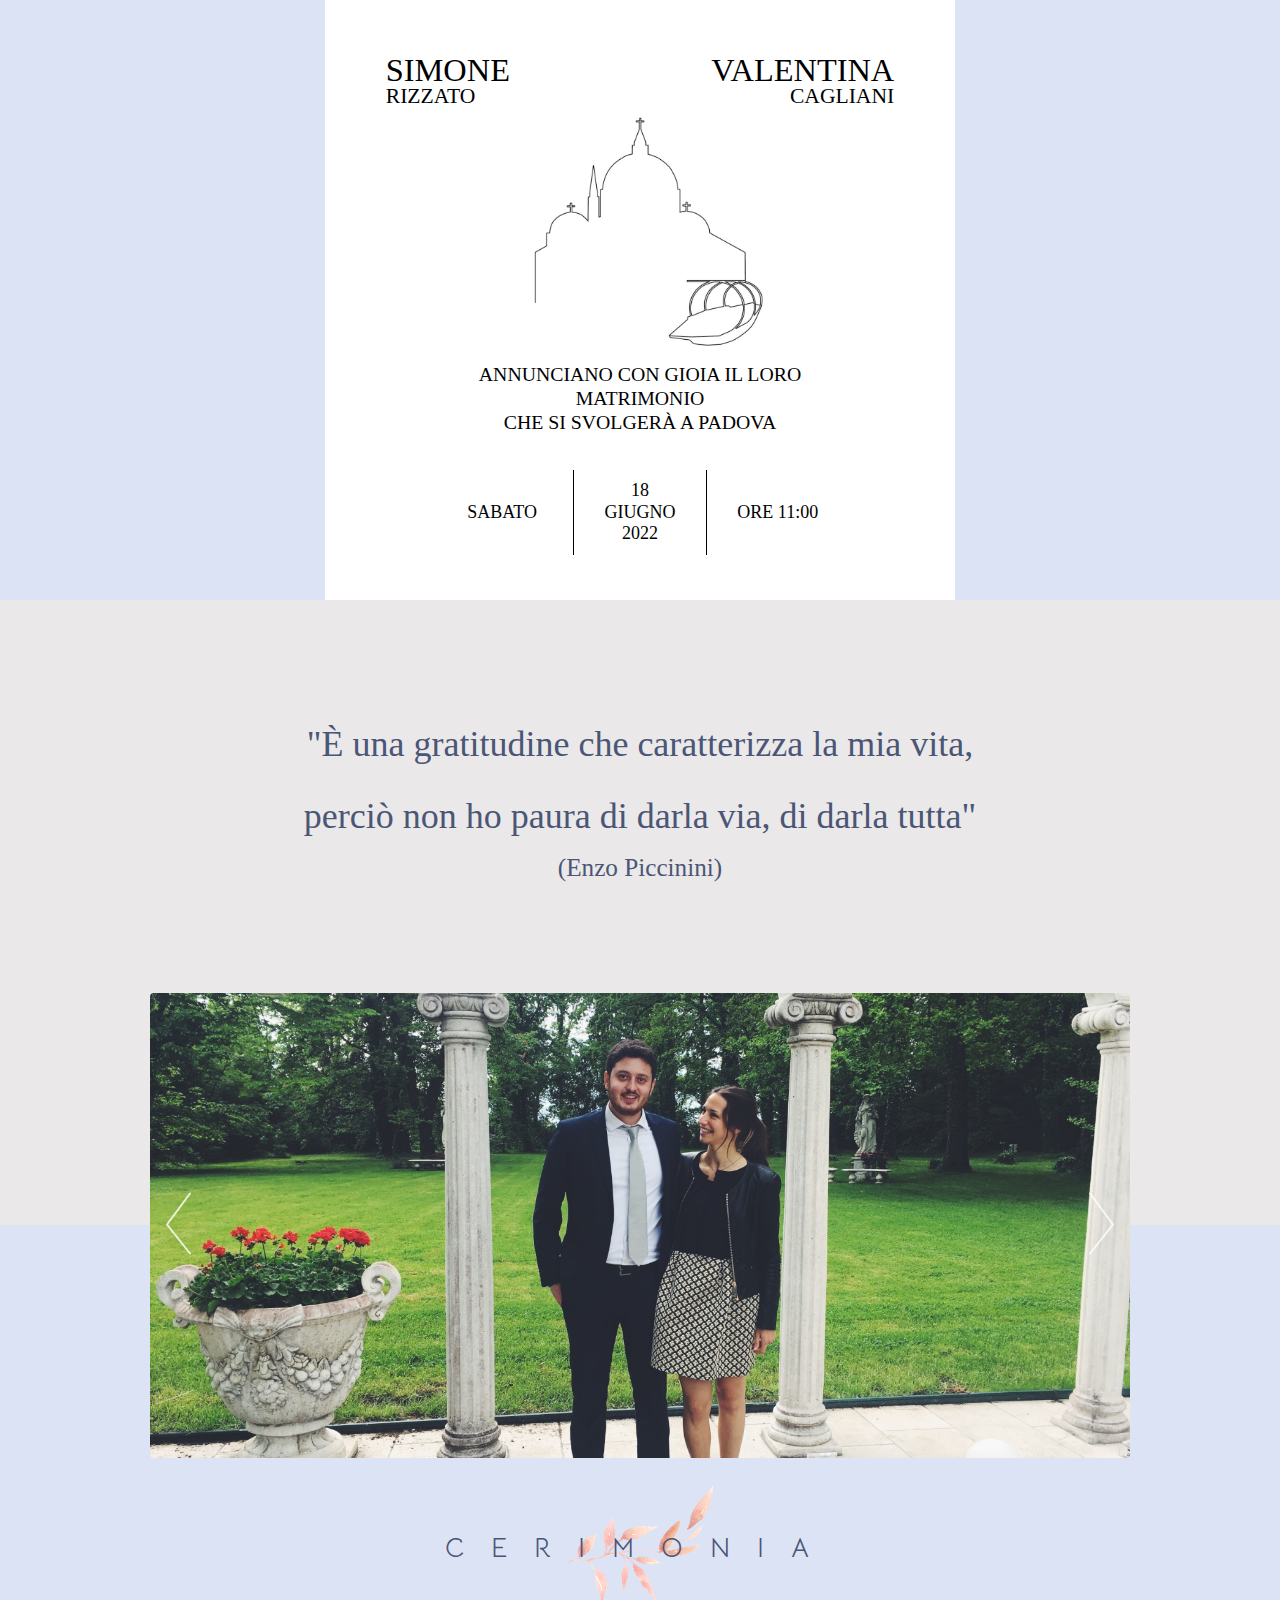
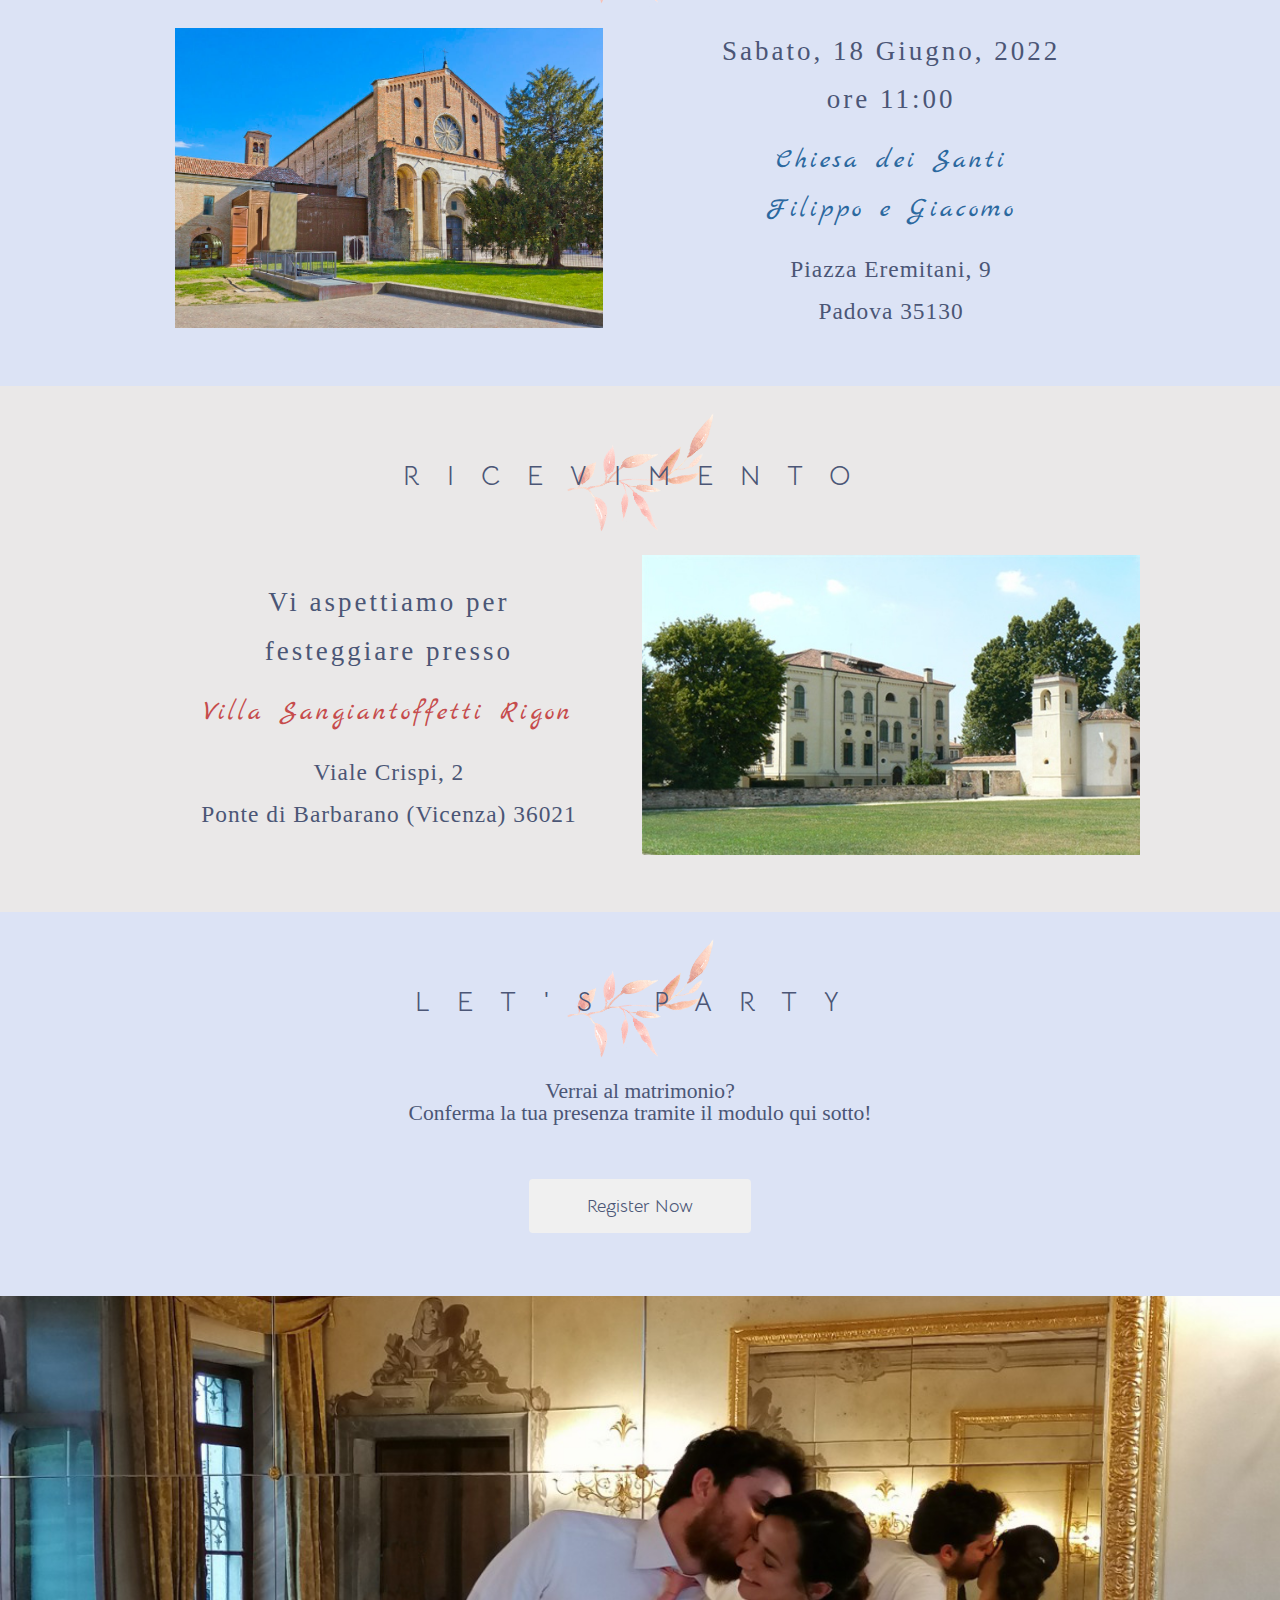
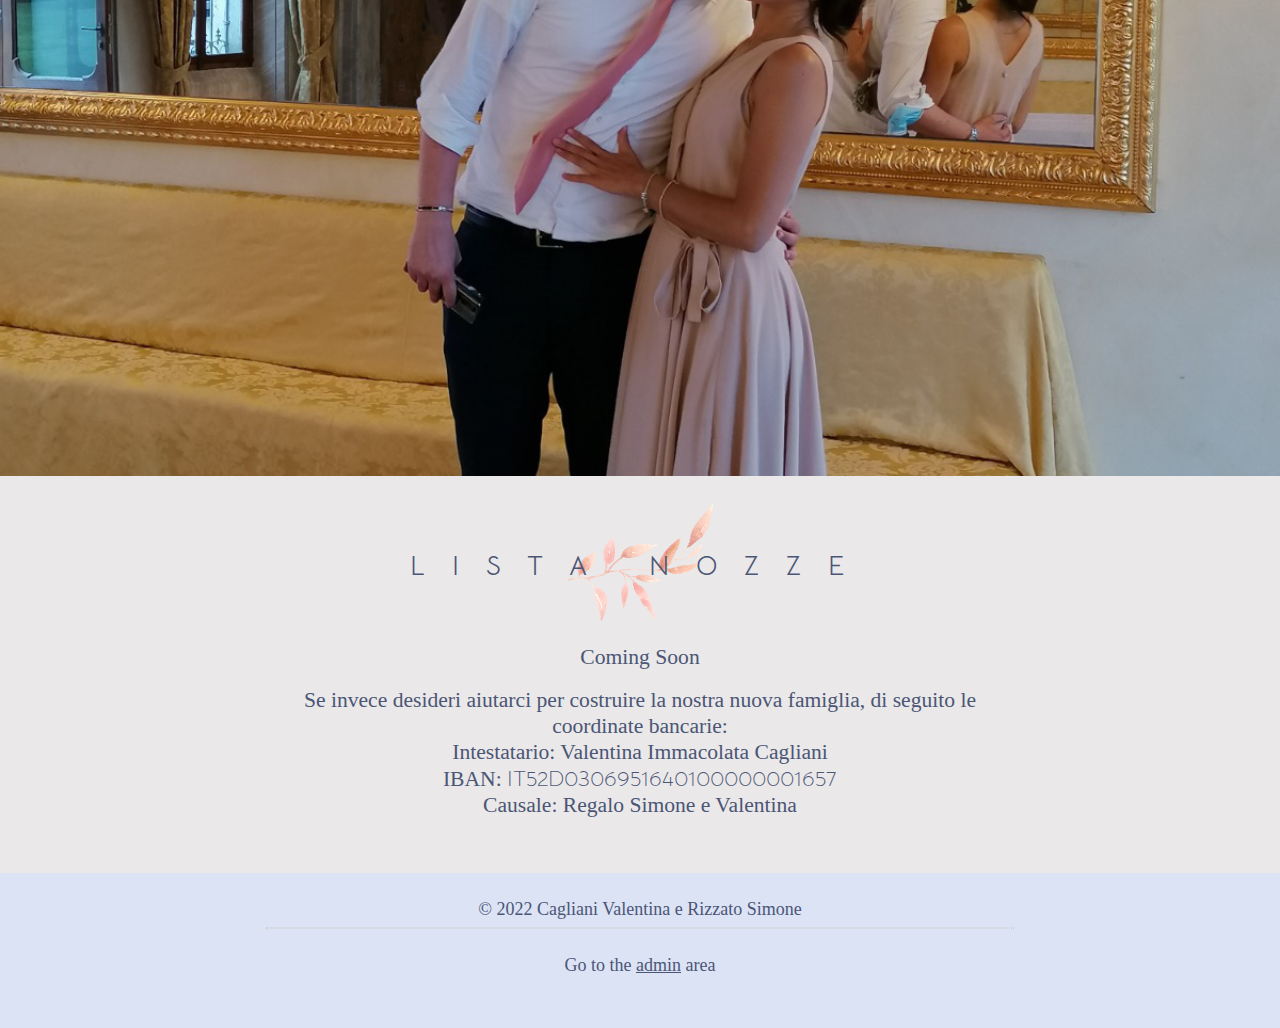
==== anteprimasimovale/index.html @ 6d51def7 "Anteprima Simo e Vale" ====
<!doctype html>

<html lang="en">
<head>
  <meta charset="utf-8">
  <meta name="viewport" content="width=device-width, initial-scale=1">

  <title>Simo e Vale</title>
  <meta name="description" content="Simone e Valentina annunciano il loro matrimonio che si svolgerà a Padova il 18 Giugno.">
  <meta name="author" content="Filippo Carnovalini">

  <!-- <meta property="og:title" content="Simo e Vale">
  <meta property="og:type" content="website">
  <meta property="og:url" content="https://www.sitepoint.com/a-basic-html5-template/">
  <meta property="og:description" content="Simone e Valentina annunciano il loro matrimonio che si svolgerà a Padova il 18 Giugno.">
  <meta property="og:image" content="image.png"> -->

  <link rel="icon" href="/favicon.ico">
  <link rel="icon" href="/favicon.svg" type="image/svg+xml">
  <link rel="manifest" href="/manifest.webmanifest">

  <link rel="preconnect" href="https://fonts.googleapis.com">
  <link rel="preconnect" href="https://fonts.gstatic.com" crossorigin>
  <link href="https://fonts.googleapis.com/css2?family=Bellota+Text:wght@400&family=Marck+Script&display=swap" rel="stylesheet">

  <link rel="stylesheet" href="css/reset.css?v=1.0">
  <link rel="stylesheet" href="css/styles.css?v=1.0">
  <link rel="stylesheet" href="css/slider.css?v=1.0">

</head>

<body>

  <div id="copertina" class="imgdiv"> <!-- Copertina -->
    <div id="biglietto" class="">

      <p id="nomelui" class="nomesposi"><span class="nome">Simone</span><br/><span class="cognome">Rizzato</span></p>
      <p id="nomelei" class="nomesposi"><span class="nome">Valentina</span> <br/><span class="cognome">Cagliani</span></p>
      <img src="./img/logoq.png" alt="" width="40%">
      <p id="annuncio">Annunciano con gioia il loro matrimonio<br/> che si svolgerà a Padova</p>
      <div id="dataora">
        <p>Sabato</p>
        <p class="middle">18<br/>Giugno<br/>2022</p>
        <p>ore 11:00</p>
      </div>

    </div>

  </div>
  <div id="frasediv" class="odd"> <!-- Frase -->
    <p id="frase">"È una gratitudine che caratterizza la mia vita,<br id="capofrase"/> perciò non ho paura di darla via, di darla tutta"</p>
    <p id="firma">(Enzo Piccinini)</p>
  </div>


  <div id="slidersection" class="imgdiv"> <!-- SLIDER -->
    <div class="backtrickslider"></div>
    <div id="slider">
  <a href="#" class="control control_next">
    <svg xmlns="http://www.w3.org/2000/svg" xmlns:xlink="http://www.w3.org/1999/xlink" width="60px" height="80px" viewBox="0 0 50 80" xml:space="preserve">
    <polyline fill="none" stroke="#FFFFFF" stroke-width="2" stroke-linecap="round" stroke-linejoin="round" points="
	25,10 48,41 25,70 "/>
  </svg>
</a>
  <a href="#" class="control control_prev"><svg width="60px" height="80px" viewBox="0 0 50 80" xml:space="preserve">
  <polyline fill="none" stroke="#FFFFFF" stroke-width="2" stroke-linecap="round" stroke-linejoin="round" points="
25,70 2,41 25,10 "/>
</svg></a>
  <ul>
    <li style="background-image: url(./img/archi.jpeg);"></li>

    <li style="background-image: url(./img/mare.jpeg);"></li>
    <!-- Slider needs at least three so I repeat the first two. -->
    <li style="background-image: url(./img/archi.jpeg);"></li>
    <li style="background-image: url(./img/mare.jpeg);"></li>
  </ul>
</div>

  </div>


  <div> <!-- Cerimonia -->
    <h2 class="titolo">Cerimonia</h2>
    <div class="half">
      <img src="./img/eremi.jpeg" alt="">
    </div>
    <div class="half">
      <p>Sabato, 18 Giugno, 2022<br/>
        ore 11:00
      </p>
      <p class="location chiesa">Chiesa dei Santi<br/>
      Filippo e Giacomo</p>
      <p class="address">
        Piazza Eremitani, 9<br/>
        Padova 35130
      </p>
    </div>
  </div>
  <div class="odd"> <!-- Ricevimento -->
  <h2 class="titolo">Ricevimento</h2>
    <div class="half mobileonly">
      <img src="./img/villa.jpeg" alt="">
    </div>
    <div class="half">
      <p>Vi aspettiamo per<br/>
      festeggiare presso
      </p>
      <p class="location">
        Villa Sangiantoffetti Rigon
      </p>
      <p class="address">Viale Crispi, 2<br/>
      Ponte di Barbarano (Vicenza) 36021</p>
    </div>
    <div class="half notmobile">
      <img src="./img/villa.jpeg" alt="">
    </div>
  </div>
  <div id="rsvp"> <!-- RSVP -->
      <h2 class="titolo">Let's Party</h2>
    <p class="verrai">Verrai al matrimonio?<br/> Conferma la tua presenza tramite il modulo qui sotto!</p>

    <a class="button" href="./rsvp.html">Register Now</a>

  </div>
  <div class="imgdiv" id="stacco"> <!-- IMG stacco -->
    <!--img src="./img/specchio2.jpeg" alt="" width="100%" IN BACKGROUND-->
  </div>
  <div class="odd lista"> <!-- Lista Nozze -->
      <h2 class="titolo">Lista Nozze</h2>
      <p>Coming Soon</p>
      <br/>
      <p >Se invece desideri aiutarci per costruire la nostra nuova famiglia, di seguito le coordinate bancarie: <br/>
        Intestatario: Valentina Immacolata Cagliani<br/>
        IBAN:  <span class="codice">IT52D0306951640100000001657</span><br/>
        Causale: Regalo Simone e Valentina
      </p>
  </div>
  <div class="footer"> <!-- Footer -->
    <p>© 2022 Cagliani Valentina e Rizzato Simone</p>
    <hr style="width:60%;border:1px dotted lightgray"/>
    <br/>
      <p>Go to the <a href="admin.html">admin<a> area</p>
  </div>

  <!--script src="js/scripts.js"></script-->
  <script
        src="https://code.jquery.com/jquery-3.6.0.min.js"
        integrity="sha256-/xUj+3OJU5yExlq6GSYGSHk7tPXikynS7ogEvDej/m4="
        crossorigin="anonymous"></script>
  <script src="js/slider.js"></script>

</body>
</html>
---- anteprimasimovale/css/styles.css ----
/* NO SCRIPT */

.noScript{
  display: none;
}

/* Main CSS: */

body{
  text-align: center;
  color: rgb(75, 86, 118);
  background-color: rgb(220, 227, 245);
  font-family: "Didot",serif;
  font-size: 18px;
}
@media all and (max-width: 480px) {
  body{
    font-size: 14px;
  }
}
@media all and (max-width: 390px) {
  body{
    font-size: 12px;
    width: 100vw;
    overflow-x: hidden;
  }
}
.mobileonly{
  display: none;
}
@media all and (max-width: 840px) {
  .mobileonly{
    display: initial;
  }
  .notmobile{
    display: none !important;
  }
}

body > div{
  background-color: rgb(220, 227, 245);
    padding: 1.5em 1em 3em 1em;
}
body > div.odd{
  background-color: #EAE8E8;
}
div.imgdiv{
  padding: 0;
}

h1, h2, .titolo {
  font-family: "Bellota Text", sans-serif;
  text-transform: uppercase;
  font-size: 1.5em;
  letter-spacing: 1em;
  padding-top: 50px;
  padding-bottom: 45px;
  margin-bottom: 20px;
  background-image: url(../img/leaf.png);
  background-repeat: no-repeat;
  background-position: center;
  background-size: contain;
}
@media all and (max-width: 480px) {
  h1, h2, .titolo {
    letter-spacing: 0.7em;
  }
}
h3{
  font-family: "Bellota Text", sans-serif;
  text-transform: uppercase;
}

.button{
  display: block;
  color: inherit;
  text-decoration: none;
  width: 150px;
  margin: 0.5em auto;
  padding: 1em 2em;
  font-family: "Bellota Text", sans-serif;
  background-color: #F0F0F0;
  border-radius: 4px;
}
.button:hover{
  background-color: #D0D0D0;
}
.button:disabled{
  opacity: 0.7;
}
.button:hover:disabled{
  background-color: #F0F0F0;
}


/* SEZIONI */


div#biglietto{
  margin-left: auto;
  margin-right: auto;
  height: 105vw;
  width: 100vw;
  max-height: 600px;
  max-width: 630px;
  background-color: white;
}
div#biglietto p{
  color: black;
  text-transform: uppercase;
  padding: 0 20%;
  line-height: 1.2;
}
@media all and (max-width: 630px) {
  div#biglietto p{
    padding: 0 10%;
  }
}
div#biglietto div#dataora{
  width: 70%;
  margin:auto;
  margin-top: 2em;
}
@media all and (max-width: 390px) {
  div#biglietto div#dataora{
    margin-top: 1em;
  }
}

div#biglietto div#dataora p{
  display: inline-block;
  width: 30%;
  padding: 10px 0;
  vertical-align: middle;
}
div#biglietto div#dataora p.middle{
  border-left: 1px solid black;
  border-right: 1px solid black;
}

p#annuncio{
  font-size: 1.1em;
}
div#biglietto p.nomesposi{
  line-height: 1;
  padding: 0;
  display: inline-block;
  margin-top: 3em;
  width: 40%;
}
p#nomelui{
  text-align: left;
}
p#nomelei{
  text-align: right;
}
span.nome{
  font-size: 1.8em;
}
span.cognome{
  font-size: 1.2em;
}

div#frasediv{
  font-size: 2em;
  line-height: 2;
  padding: 3em 1em;
}
div#frasediv p#firma{
  font-size: 0.7em;
  line-height: 1.3;
}
@media all and (max-width: 900px) {
  #capofrase{
    display: none;
  }
}

div.half{
  vertical-align: middle;
  display: inline-block;
  width: 40%;
  min-width: 400px;
  overflow: hidden;
}

div.half p{
  font-size: 1.5em;
  line-height: 1.8;
  letter-spacing: 3px;
}
div.half img{
  height: 300px;
}

div.half.mobileonly{
  display: none;
}
@media all and (max-width: 840px) {
  div.half.mobileonly{
    display: inline-block;
  }
  .notmobile{
    display: none !important;
  }
}

@media all and (max-width: 480px) {
  div.half{
    min-width: 200px;
    width: 90%;
  }
  div.half img{
    height: 200px;
  }
}
.location{
  font-family: "Marck Script", cursive;
  margin: 0.5em;
}
div.half p.location{
  color: #c64c4c;
}
div.half p.location.chiesa{
  color: #2c699f;

}
div.half p.address{
  font-size: 1.3em;
  letter-spacing: 1px;
}


div#rsvp p.verrai{
  font-size: 1.2em;
  margin-bottom: 2.5em;
}

div#stacco{
  height: 780px;
  max-height: 133vw;
  background-image: url(../img/specchio2.jpeg);
  background-position: center;
  background-repeat: no-repeat;
  background-size: 100%;
}


div.lista p{
  width: 60%;
  min-width: 600px;
  max-width: 900px;
  margin: auto;
  font-size: 1.2em;
  line-height: 1.2;
}
div.lista br{
  margin-bottom: 5px;
}
@media all and (max-width: 840px) {
  div.lista p{
    width: 90%;
    min-width: 0px;
  }
}
span.codice{
  font-family: "Bellota Text", monospace;
  font-weight: 200;
}


.footer a, .footer a:visited{
  color: inherit;
}
.footer a:hover{
  color: #2c699f;
}


#successo p{
  font-size: 2em;
  line-height: 1.5;
}
---- anteprimasimovale/css/slider.css ----
/*

h1 {
  color: #fff;
  text-align: center;
  font-weight: 300;
} */
#slidersection{
  position: relative;
}
.backtrickslider{
  position:absolute;
  left:0;
  right: 0;
  top:0;
  bottom:50%;
  background-color: #EAE8E8;
}

#slider {
  position: relative;
  overflow: hidden;
  margin: 0 auto;
  border-radius: 4px;
}

#slider ul {
  position: relative;
  margin: 0;
  padding: 0;
  height: 200px;
  list-style: none;
}

#slider ul li {
  position: relative;
  display: block;
  float: left;
  margin: 0;
  padding: 0;
  width: 100vw;
  height: 46vw;
  max-width: 980px;
  max-height: 465px;
  text-align: center;
  line-height: 300px;
  background-repeat: no-repeat;
  background-position: center;
  background-size: cover;
}

a.control_prev, a.control_next {
  position: absolute;
  top: 50%;
  -ms-transform: translateY(-50%);
  transform: translateY(-50%);
  z-index: 999;
  display: block;
  width: auto;
  height: auto;
  opacity: 0.8;
  cursor: pointer;
  margin: 0 10px;
}

a.control:hover {
  opacity: 1;
  -webkit-transition: all 0.2s ease;
}
a.control:hover polyline{
  stroke-width: 3;
}

a.control_prev {
  border-radius: 0 2px 2px 0;
}

a.control_next {
  right: 0;
  border-radius: 2px 0 0 2px;
}

/* .slider_option {
  position: relative;
  margin: 10px auto;
  width: 160px;
  font-size: 18px;
} */
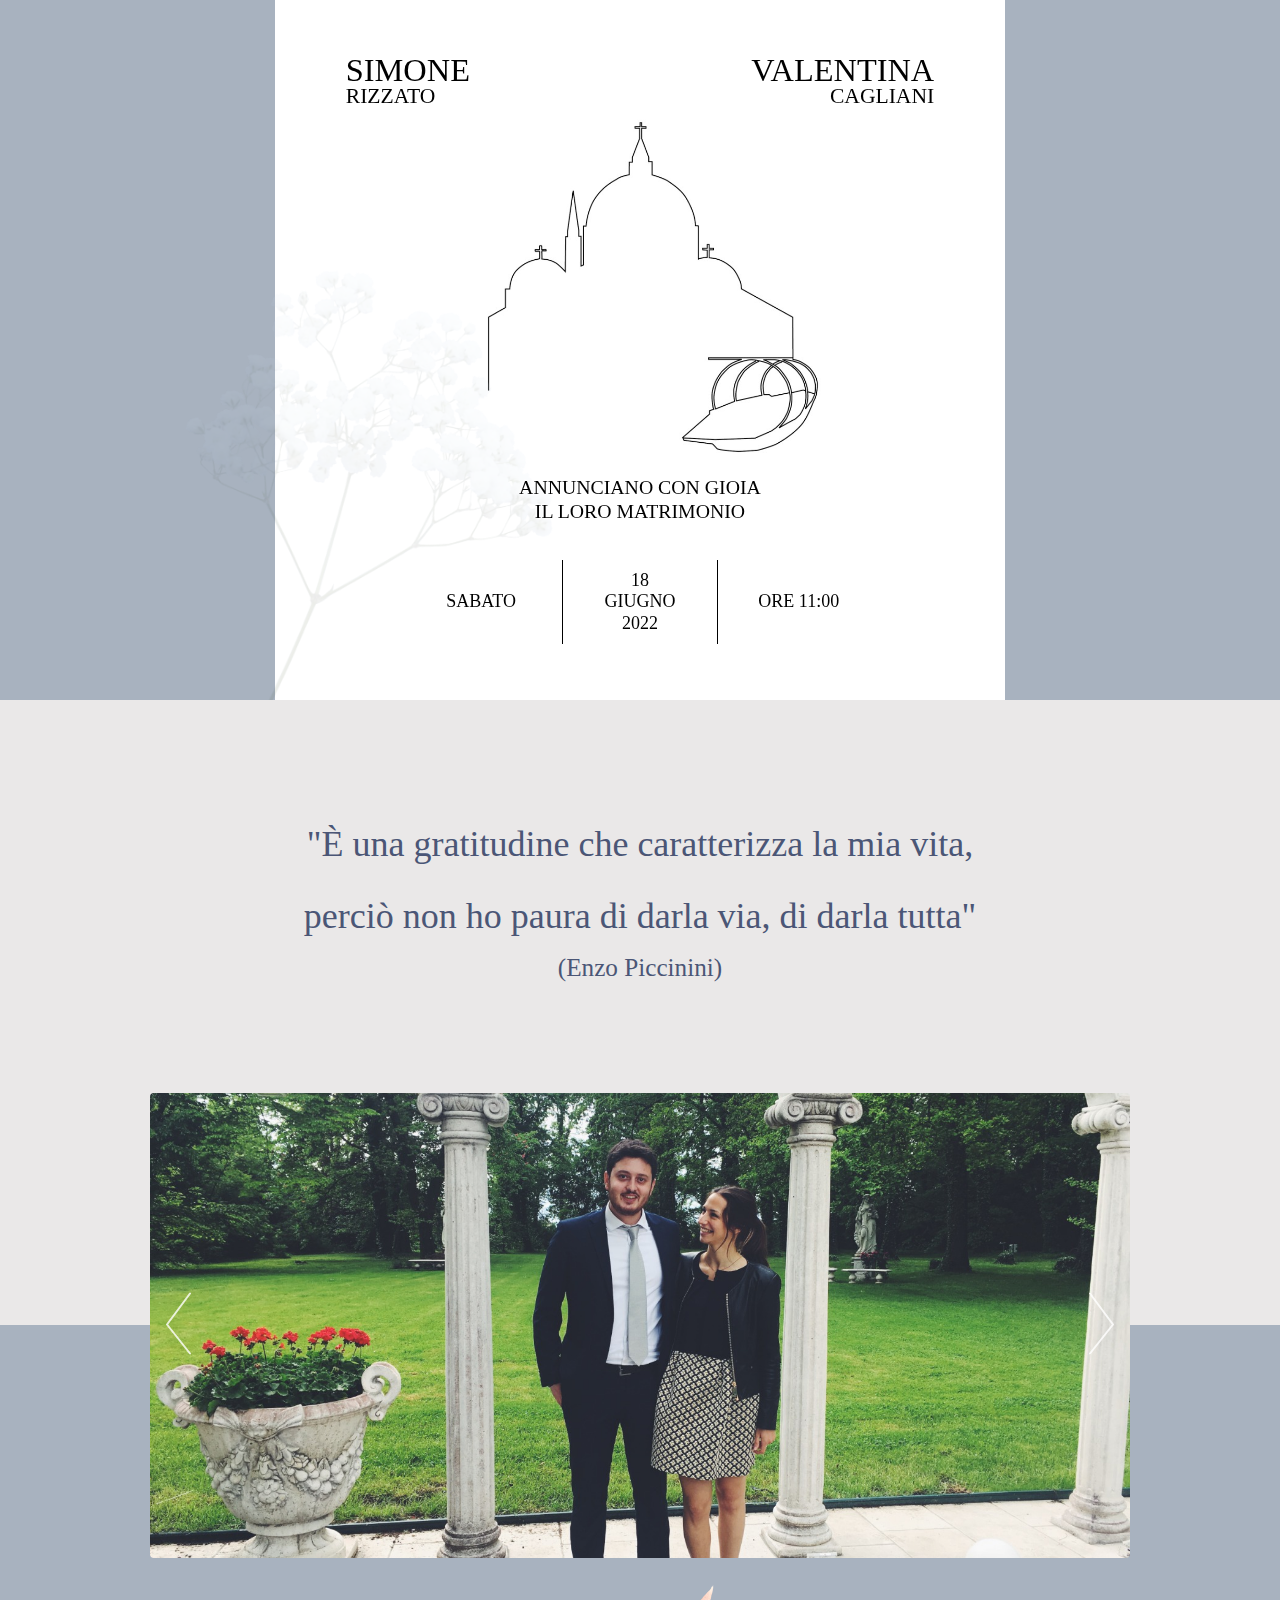
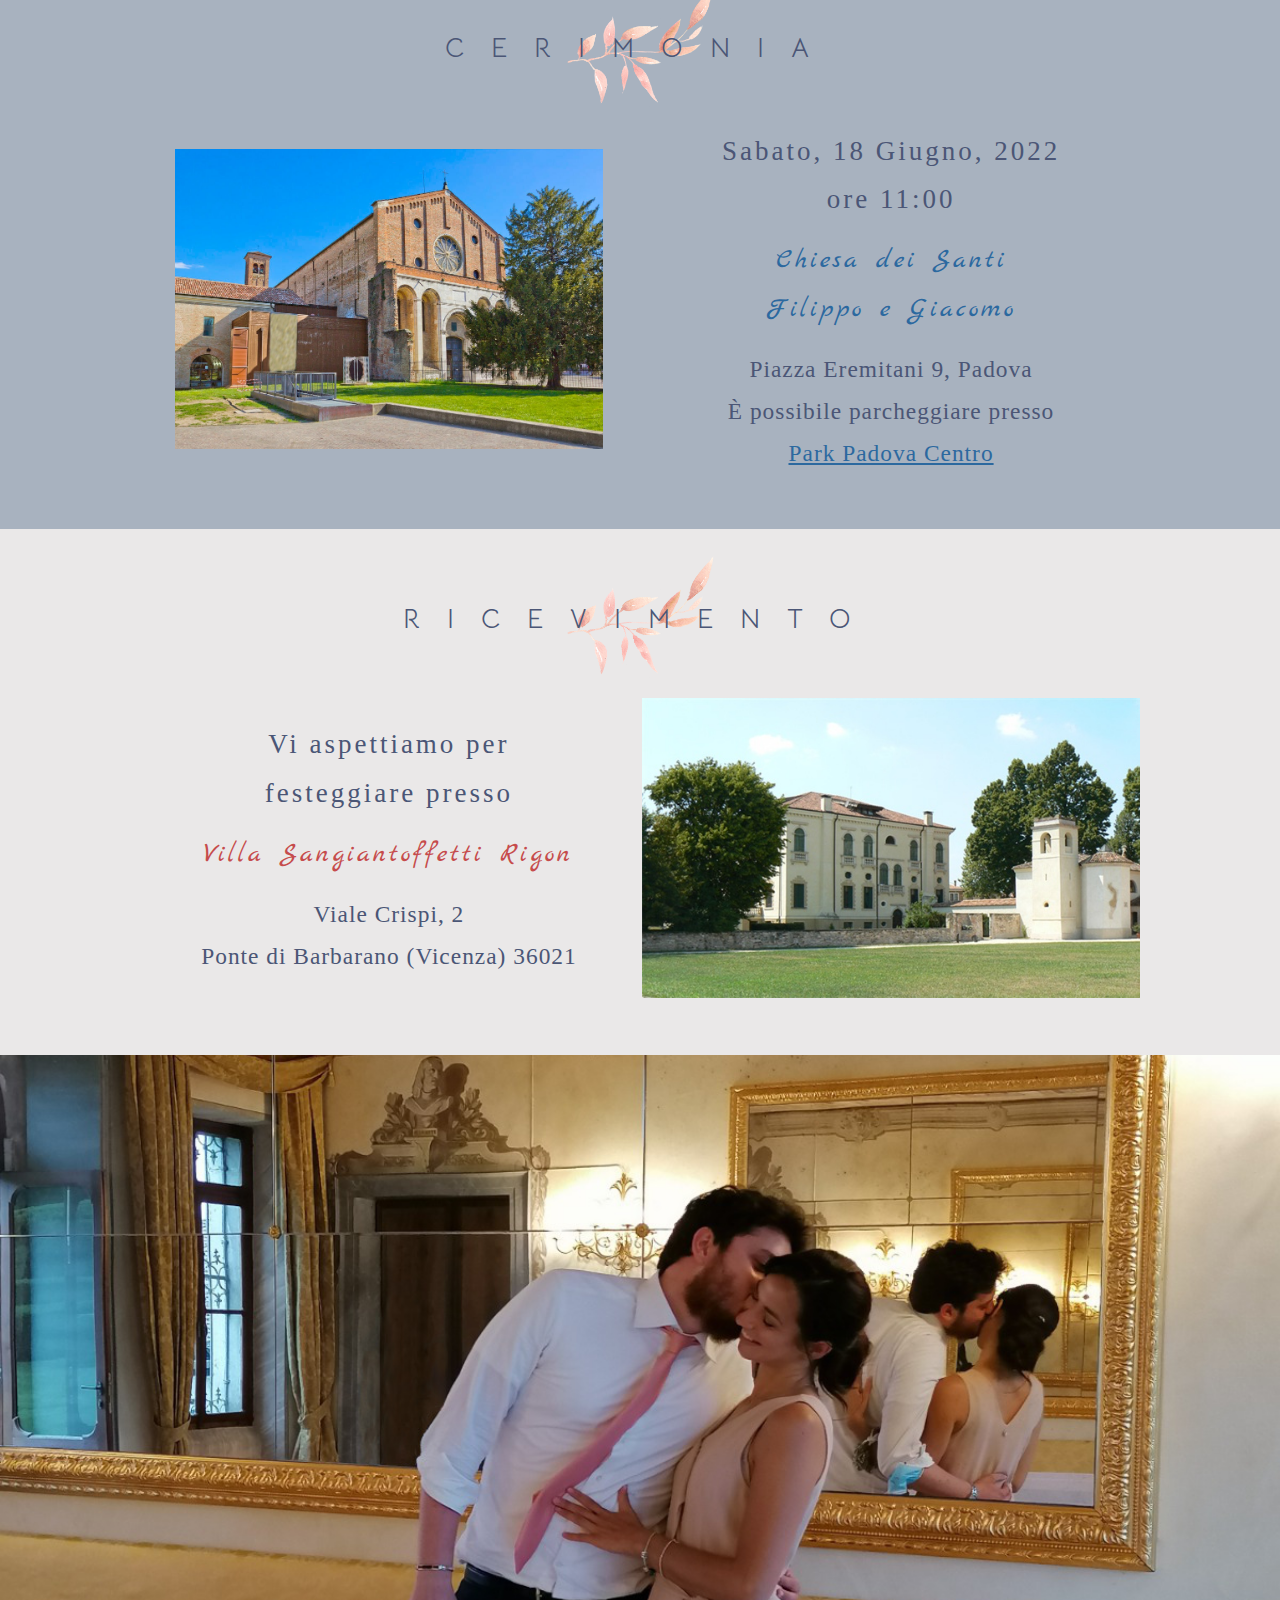
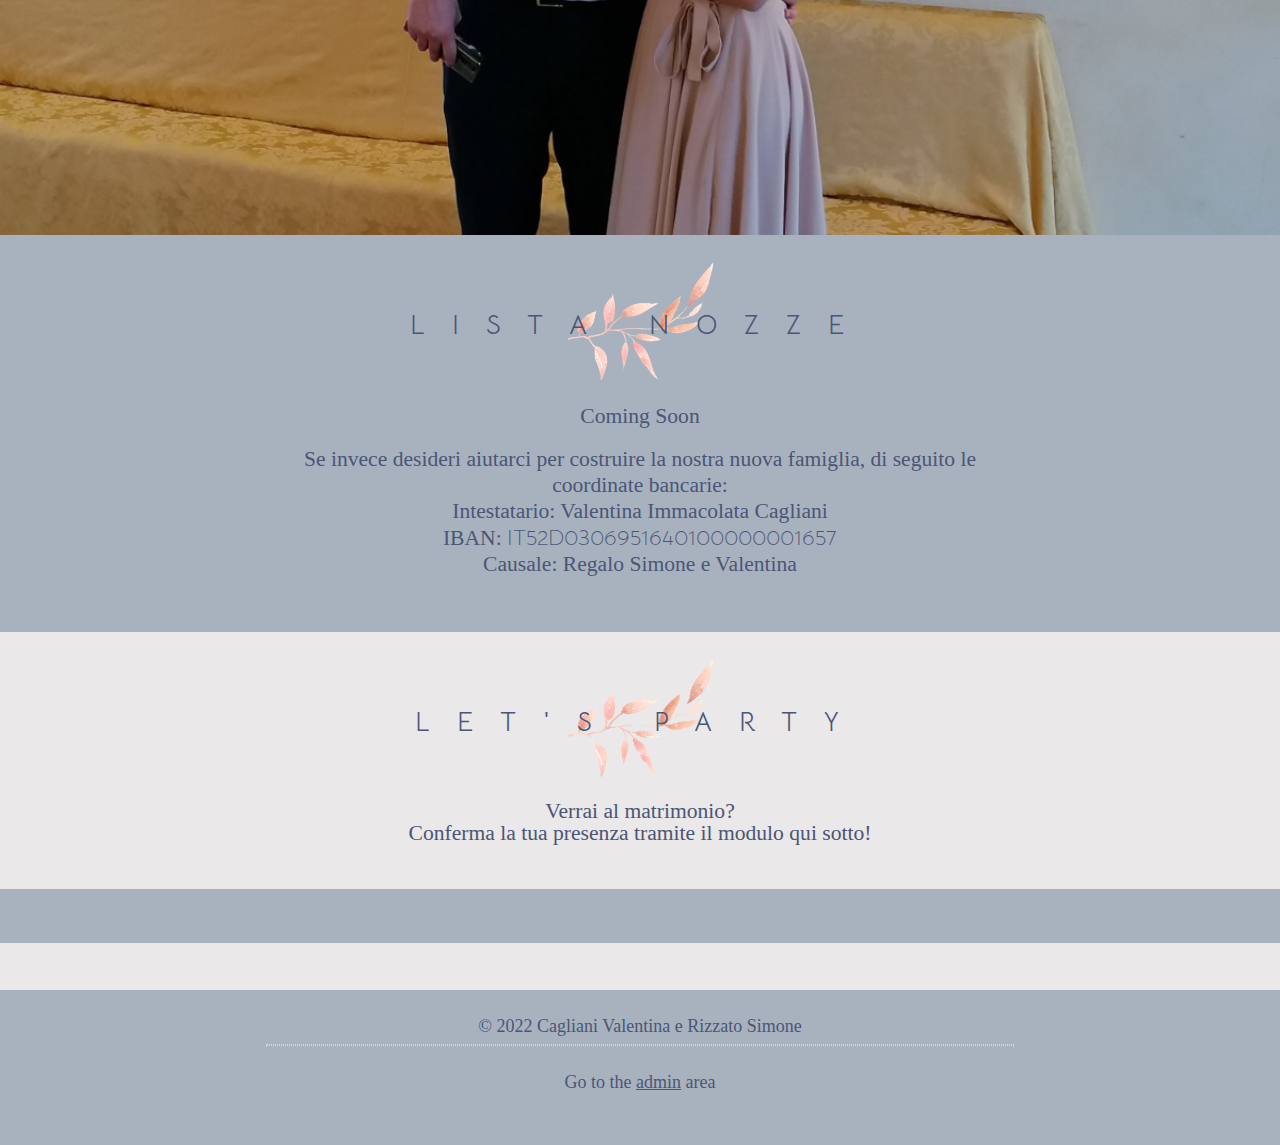
==== commit 77d06e04: "New version anteprima valsimo" ====
--- a/anteprimasimovale/index.html
+++ b/anteprimasimovale/index.html
@@ -26,22 +26,36 @@
   <link rel="stylesheet" href="css/reset.css?v=1.0">
   <link rel="stylesheet" href="css/styles.css?v=1.0">
   <link rel="stylesheet" href="css/slider.css?v=1.0">
+  <noscript><link rel="stylesheet" href="css/noscript.css" /></noscript>
 
 </head>
 
 <body>
-
+  <nav class="mobile-menu" style="opacity:0">
+  <label for="show-menu" class="show-menu showlabel"><div class="lines"></div></label>
+  	<input type="checkbox" id="show-menu">
+  		<ul id="menu">
+  		<li><a class="menulink" href="#copertina">Home</a></li>
+  		<li>			<a class="menulink" href="#acerimonia">Cerimonia</a>		</li>
+  		<li>			<a class="menulink" href="#aricevimento">Ricevimento</a>		</li>
+  		<li><a class="menulink" href="#alista">Lista Nozze</a></li>
+  		<li><a class="menulink" href="#rsvp">Let's Party</a></li>
+  	</ul>
+  </nav>
   <div id="copertina" class="imgdiv"> <!-- Copertina -->
     <div id="biglietto" class="">
 
       <p id="nomelui" class="nomesposi"><span class="nome">Simone</span><br/><span class="cognome">Rizzato</span></p>
       <p id="nomelei" class="nomesposi"><span class="nome">Valentina</span> <br/><span class="cognome">Cagliani</span></p>
-      <img src="./img/logoq.png" alt="" width="40%">
-      <p id="annuncio">Annunciano con gioia il loro matrimonio<br/> che si svolgerà a Padova</p>
+      <img src="./img/logoq.png" alt="" width="50%">
+      <p id="annuncio">Annunciano con gioia <br/>il loro matrimonio</p>
       <div id="dataora">
         <p>Sabato</p>
         <p class="middle">18<br/>Giugno<br/>2022</p>
         <p>ore 11:00</p>
+      </div>
+      <div id="divfiore" >
+        <img id="imgfiore" src="./img/fiore.webp" width="150px" style="opacity:0">
       </div>
 
     </div>
@@ -70,16 +84,15 @@
     <li style="background-image: url(./img/archi.jpeg);"></li>
 
     <li style="background-image: url(./img/mare.jpeg);"></li>
-    <!-- Slider needs at least three so I repeat the first two. -->
-    <li style="background-image: url(./img/archi.jpeg);"></li>
-    <li style="background-image: url(./img/mare.jpeg);"></li>
+    <!-- Slider needs at least three . -->
+    <li style="background-image: url(./img/anello.jpeg);"></li>
   </ul>
 </div>
 
   </div>
 
 
-  <div> <!-- Cerimonia -->
+  <div id="acerimonia"> <!-- Cerimonia -->
     <h2 class="titolo">Cerimonia</h2>
     <div class="half">
       <img src="./img/eremi.jpeg" alt="">
@@ -91,12 +104,13 @@
       <p class="location chiesa">Chiesa dei Santi<br/>
       Filippo e Giacomo</p>
       <p class="address">
-        Piazza Eremitani, 9<br/>
-        Padova 35130
-      </p>
-    </div>
-  </div>
-  <div class="odd"> <!-- Ricevimento -->
+        Piazza Eremitani 9, Padova<br/>
+        È possibile parcheggiare presso <br/>
+        <a href="https://goo.gl/maps/QCNtqDHxij6EDhdj6">Park Padova Centro</a>
+      </p>
+    </div>
+  </div>
+  <div class="odd" id="aricevimento"> <!-- Ricevimento -->
   <h2 class="titolo">Ricevimento</h2>
     <div class="half mobileonly">
       <img src="./img/villa.jpeg" alt="">
@@ -115,17 +129,11 @@
       <img src="./img/villa.jpeg" alt="">
     </div>
   </div>
-  <div id="rsvp"> <!-- RSVP -->
-      <h2 class="titolo">Let's Party</h2>
-    <p class="verrai">Verrai al matrimonio?<br/> Conferma la tua presenza tramite il modulo qui sotto!</p>
-
-    <a class="button" href="./rsvp.html">Register Now</a>
-
-  </div>
+
   <div class="imgdiv" id="stacco"> <!-- IMG stacco -->
     <!--img src="./img/specchio2.jpeg" alt="" width="100%" IN BACKGROUND-->
   </div>
-  <div class="odd lista"> <!-- Lista Nozze -->
+  <div class="lista" id="alista"> <!-- Lista Nozze -->
       <h2 class="titolo">Lista Nozze</h2>
       <p>Coming Soon</p>
       <br/>
@@ -135,6 +143,18 @@
         Causale: Regalo Simone e Valentina
       </p>
   </div>
+  <div id="rsvp" class="odd"> <!-- RSVP -->
+      <h2 class="titolo">Let's Party</h2>
+    <p class="verrai">Verrai al matrimonio?<br/> Conferma la tua presenza tramite il modulo qui sotto!</p>
+
+  </div>
+  <div class="mainaction odd">
+    <a class="button" href="./rsvp.html">Register Now</a>
+  </div>
+  <div class="spacer odd">
+
+  </div>
+
   <div class="footer"> <!-- Footer -->
     <p>© 2022 Cagliani Valentina e Rizzato Simone</p>
     <hr style="width:60%;border:1px dotted lightgray"/>
@@ -148,6 +168,57 @@
         integrity="sha256-/xUj+3OJU5yExlq6GSYGSHk7tPXikynS7ogEvDej/m4="
         crossorigin="anonymous"></script>
   <script src="js/slider.js"></script>
+  <script type="text/javascript">
+    jQuery(document).ready(function ($) {
+      let w = $('#imgfiore').width();
+      let h = $('#imgfiore').height();
+      $('#imgfiore').width(w*0.95);
+      $('#imgfiore').height(h*0.95);
+      $( "#imgfiore" ).delay(500).animate({opacity:1,width:w,height:h}, 1500);
+    });
+
+    var isDown= false;
+
+    function checkPosition() {
+      let screenHeight = window.innerHeight;
+      let bigliettoheight = $("#biglietto").height();
+      let windowY = window.scrollY;
+      console.log(screenHeight);
+      console.log(windowY);
+      console.log(isDown);
+      if (windowY+screenHeight < bigliettoheight +10 && isDown) {
+        // Scrolling UP
+        $( ".mainaction" ).fadeTo( "fast" , 0);
+        $( ".mobile-menu" ).fadeTo( "fast" , 0);
+        isDown=false;
+      }
+      if(windowY+screenHeight > bigliettoheight +10 && !isDown) {
+        // Scrolling DOWN
+        $( ".mainaction" ).fadeTo( "slow" , 1);
+        $( ".mobile-menu" ).fadeTo( "slow" , 1);
+        isDown=true;
+      }
+      scrollPos = windowY;
+    }
+    $("#show-menu").click(function(){
+      $("#menu").toggle(350);
+    });
+    $("#menu").click(function(){
+      $("#menu").toggle(350);
+    });
+
+    window.addEventListener('scroll', checkPosition);
+
+    function scrollToElement (selector) {
+      $('html, body').animate({
+        scrollTop: $(selector).offset().top +1
+      }, 700);
+    };
+
+    $(document).on('click', 'a.menulink', function () {
+      scrollToElement($(this).attr('href'));
+    });
+  </script>
 
 </body>
 </html>
--- a/anteprimasimovale/css/styles.css
+++ b/anteprimasimovale/css/styles.css
@@ -9,7 +9,7 @@
 body{
   text-align: center;
   color: rgb(75, 86, 118);
-  background-color: rgb(220, 227, 245);
+  background-color: #A8B2BF;
   font-family: "Didot",serif;
   font-size: 18px;
 }
@@ -38,7 +38,7 @@
 }
 
 body > div{
-  background-color: rgb(220, 227, 245);
+  background-color: #A8B2BF;
     padding: 1.5em 1em 3em 1em;
 }
 body > div.odd{
@@ -96,35 +96,191 @@
 /* SEZIONI */
 
 
+
+.mobile-menu {
+  display:block;
+  width:100%;
+  background-color: transparent;
+  line-height: 1.6em;
+  font-weight: 400;
+  width:100%;
+  text-align:center;
+	position: sticky;
+  top:0;
+  margin:0 auto;
+  z-index: 999;
+}
+/*Strip the ul of padding and list styling*/
+.mobile-menu ul {
+	list-style-type:none;
+  margin: 0 auto;
+  padding-left:0;
+  text-align:center;
+  width:100%;
+  position: absolute;
+  background-color: #A8B2BF;
+}
+
+/*Create a horizontal list with spacing*/
+.mobile-menu li {
+	display:inline-block;
+	/*float: left;
+	margin-right: 1px;*/
+}
+
+/*Style for menu links*/
+.mobile-menu li a {
+	display:block;
+	min-width:140px;
+	text-align: center;
+	color: #fff;
+  text-transform:uppercase;
+  background-color: #A8B2BF;
+	text-decoration: none;
+  margin-left:-5px;
+  padding: 10px 0;
+-webkit-transition: all 0.4s ease 0s;
+-moz-transition: all 0.4s ease 0s;
+-ms-transition: all 0.4s ease 0s;
+-o-transition: all 0.4s ease 0s;
+transition: all 0.4s ease 0s;
+}
+
+/*Hover state for top level links*/
+.mobile-menu li:hover a {
+	color: rgb(75, 86, 118);
+  background-color:#EAE8E8;
+}
+
+/*Style for dropdown links*/
+.mobile-menu li:hover ul a {
+	background: #EAE8E8;
+	color: rgb(75, 86, 118);
+	height: 40px;
+	line-height: 40px;
+}
+
+/*Hover state for dropdown links*/
+.mobile-menu li:hover .mobile-menu ul a:hover {
+	color: rgb(75, 86, 118);
+}
+
+/*Hide dropdown links until they are needed*/
+.mobile-menu li ul {
+	display: none;
+}
+
+/*Make dropdown links vertical*/
+.mobile-menu li ul li {
+	display: block;
+	float: none;
+}
+
+/*Prevent text wrapping*/
+.mobile-menu li ul li a {
+	width: auto;
+	min-width: 100px;
+	padding: 0 20px;
+}
+
+
+/*Style 'show menu' label button and hide it by default*/
+.mobile-menu .show-menu {
+	text-decoration: none;
+	color: #fff;
+  background-color: transparent;
+	text-align: center;
+	padding: 10px 15px;
+	display: none;
+  cursor: pointer;
+  text-transform: uppercase;
+}
+
+.mobile-menu .show-menu span{
+   padding-left: 25px;
+}
+
+/*Hide checkbox*/
+.mobile-menu input[type=checkbox]{
+    display: none;
+}
+
+/*Show menu when invisible checkbox is checked*/
+/* .mobile-menu input[type=checkbox]:checked ~ #menu{
+    display: block;
+} */
+
+/*Responsive Styles*/
+
+@media screen and (max-width : 1780px){
+  label.showlabel{
+    position: absolute;
+    right: 0;
+  }
+  .mobile-menu .lines {
+    border-bottom: 15px double rgb(75, 86, 118);
+    border-top: 5px solid rgb(75, 86, 118);
+    content:"";
+    height: 5px;
+    width:20px;
+    padding-right:15px;
+    float: right;
+}
+	/*Make dropdown links appear inline*/
+	.mobile-menu ul {
+		position: absolute;
+    top:45px;
+    right: 0;
+    width: 200px;
+		display: none;
+    z-index: 999;
+    border-radius: 4px;
+	}
+	/*Create vertical spacing*/
+	.mobile-menu li {
+    margin: 0;
+		margin-bottom: 1px;
+    border-radius: 4px;
+	}
+	/*Make all menu links full width*/
+	.mobile-menu ul li, .mobile-menu li a {
+    margin: 0;
+		width: 100%;
+    border-radius: 4px;
+	}
+	/*Display 'show menu' link*/
+	.mobile-menu .show-menu {
+		display:block;
+	}
+}
+/* HEADER */
+
 div#biglietto{
   margin-left: auto;
   margin-right: auto;
   height: 105vw;
   width: 100vw;
-  max-height: 600px;
-  max-width: 630px;
+  max-height: 700px;
+  max-width: 730px;
   background-color: white;
+  position: relative;
 }
 div#biglietto p{
   color: black;
   text-transform: uppercase;
   padding: 0 20%;
   line-height: 1.2;
-}
-@media all and (max-width: 630px) {
-  div#biglietto p{
-    padding: 0 10%;
-  }
-}
+  z-index: 2;
+    position: relative;
+  text-shadow: 1px 1px 2px white, -1px -1px 2px white,1px 1px 2px white, -1px -1px 2px white;
+}
+
 div#biglietto div#dataora{
   width: 70%;
   margin:auto;
   margin-top: 2em;
-}
-@media all and (max-width: 390px) {
-  div#biglietto div#dataora{
-    margin-top: 1em;
-  }
+
+
 }
 
 div#biglietto div#dataora p{
@@ -132,12 +288,12 @@
   width: 30%;
   padding: 10px 0;
   vertical-align: middle;
+
 }
 div#biglietto div#dataora p.middle{
   border-left: 1px solid black;
   border-right: 1px solid black;
 }
-
 p#annuncio{
   font-size: 1.1em;
 }
@@ -160,6 +316,72 @@
 span.cognome{
   font-size: 1.2em;
 }
+#biglietto #divfiore{
+  position: absolute;
+  left:-5em;
+  bottom: -3px;
+}
+#biglietto #divfiore img{
+  height: 50vh;
+  width: auto;
+  position: relative;
+  z-index: 0;
+}
+@media all and (max-width: 900px){
+  #biglietto #divfiore{
+    position: absolute;
+    left:-2em;
+    bottom: -3px;
+  }
+  #biglietto #divfiore img{
+    height: 30vh;
+    width: auto;
+  }
+
+}
+
+@media all and (max-width: 630px){
+
+  div#biglietto{
+    width: 100vw;
+    min-height: 100vh;
+  }
+  div#biglietto img{
+    margin: 5vh auto;
+    width: 40vh;
+    min-width: 250px;
+    max-width: 90vw;
+  }
+  #biglietto #divfiore img{
+    height: 30vh;
+    width: auto;
+    min-width: 0px;
+    margin:0;
+  }
+  div#biglietto p.nomesposi{
+    padding-top: 5vh;
+  }
+  div#biglietto p{
+    padding: 0 10%;
+  }
+}
+@media all and (max-width: 390px) {
+  div#biglietto div#dataora{
+    margin-top: 1em;
+  }
+  div#biglietto img{
+    margin: 10vh auto;
+
+  }
+  #biglietto #divfiore img{
+    height: 20vh;
+    width: auto;
+  }
+}
+
+/* FRASE */
+
+
 
 div#frasediv{
   font-size: 2em;
@@ -175,6 +397,8 @@
     display: none;
   }
 }
+
+/* LOCATION */
 
 div.half{
   vertical-align: middle;
@@ -229,12 +453,14 @@
   font-size: 1.3em;
   letter-spacing: 1px;
 }
-
-
-div#rsvp p.verrai{
-  font-size: 1.2em;
-  margin-bottom: 2.5em;
-}
+div.half p.address a{
+  color: #2c699f;
+}
+div.half p.address a:hover{
+  color: rgb(75, 86, 118);
+}
+/* LISTA NOZZE */
+
 
 div#stacco{
   height: 780px;
@@ -268,6 +494,65 @@
   font-weight: 200;
 }
 
+/* RSVP */
+
+div#rsvp p.verrai{
+  font-size: 1.2em;
+  margin-bottom: 0;
+}
+
+div#rsvp{
+  padding-bottom: 2.5em;
+}
+div.mainaction{
+  opacity: 0;
+  position: sticky;
+  bottom: 0;
+  left: 0;
+  right: 0;
+  margin: 0;
+  padding: 0;
+}
+
+div.mainaction a {
+
+  font-family: "Bellota Text", sans-serif;
+  text-transform: uppercase;
+  margin: 0 auto;
+  background-color: #F6D2CE;
+  width: 60%
+
+}
+div.mainaction a:hover {
+  background-color: #FFC9C1;
+text-shadow: 1px 1px 5px #F6E2DE, -1px -1px 5px #F6D2CE;
+
+}
+@media all and (max-width: 840px) {
+  div.mainaction  {
+
+    width: 100%;
+
+  }
+  div.mainaction a {
+    padding-left: 0;
+    padding-right: 0;
+    width: 100%;
+
+  }
+}
+
+div.spacer{
+  padding: 0;
+  margin: 0;
+  height: 2.5em;
+}
+
+/* FOOTER */
+
+.footer{
+  border-top: 2px solid #EAE8E8;
+}
 
 .footer a, .footer a:visited{
   color: inherit;
@@ -276,6 +561,7 @@
   color: #2c699f;
 }
 
+/* ELSE */
 
 #successo p{
   font-size: 2em;
--- a/anteprimasimovale/css/slider.css
+++ b/anteprimasimovale/css/slider.css
@@ -39,7 +39,7 @@
   margin: 0;
   padding: 0;
   width: 100vw;
-  height: 46vw;
+  height: 60vw;
   max-width: 980px;
   max-height: 465px;
   text-align: center;
--- a/anteprimasimovale/css/noscript.css
+++ b/anteprimasimovale/css/noscript.css
@@ -0,0 +1,17 @@
+/* // NO SCRIPT */
+
+.noScript{
+  display: block !important;
+}
+#rsvpForm{
+  display: none !important;
+}
+#sticker{
+  display: none !important;
+}
+
+
+div.mainaction{
+  position: static !important;
+  opacity: 1 !important;
+}
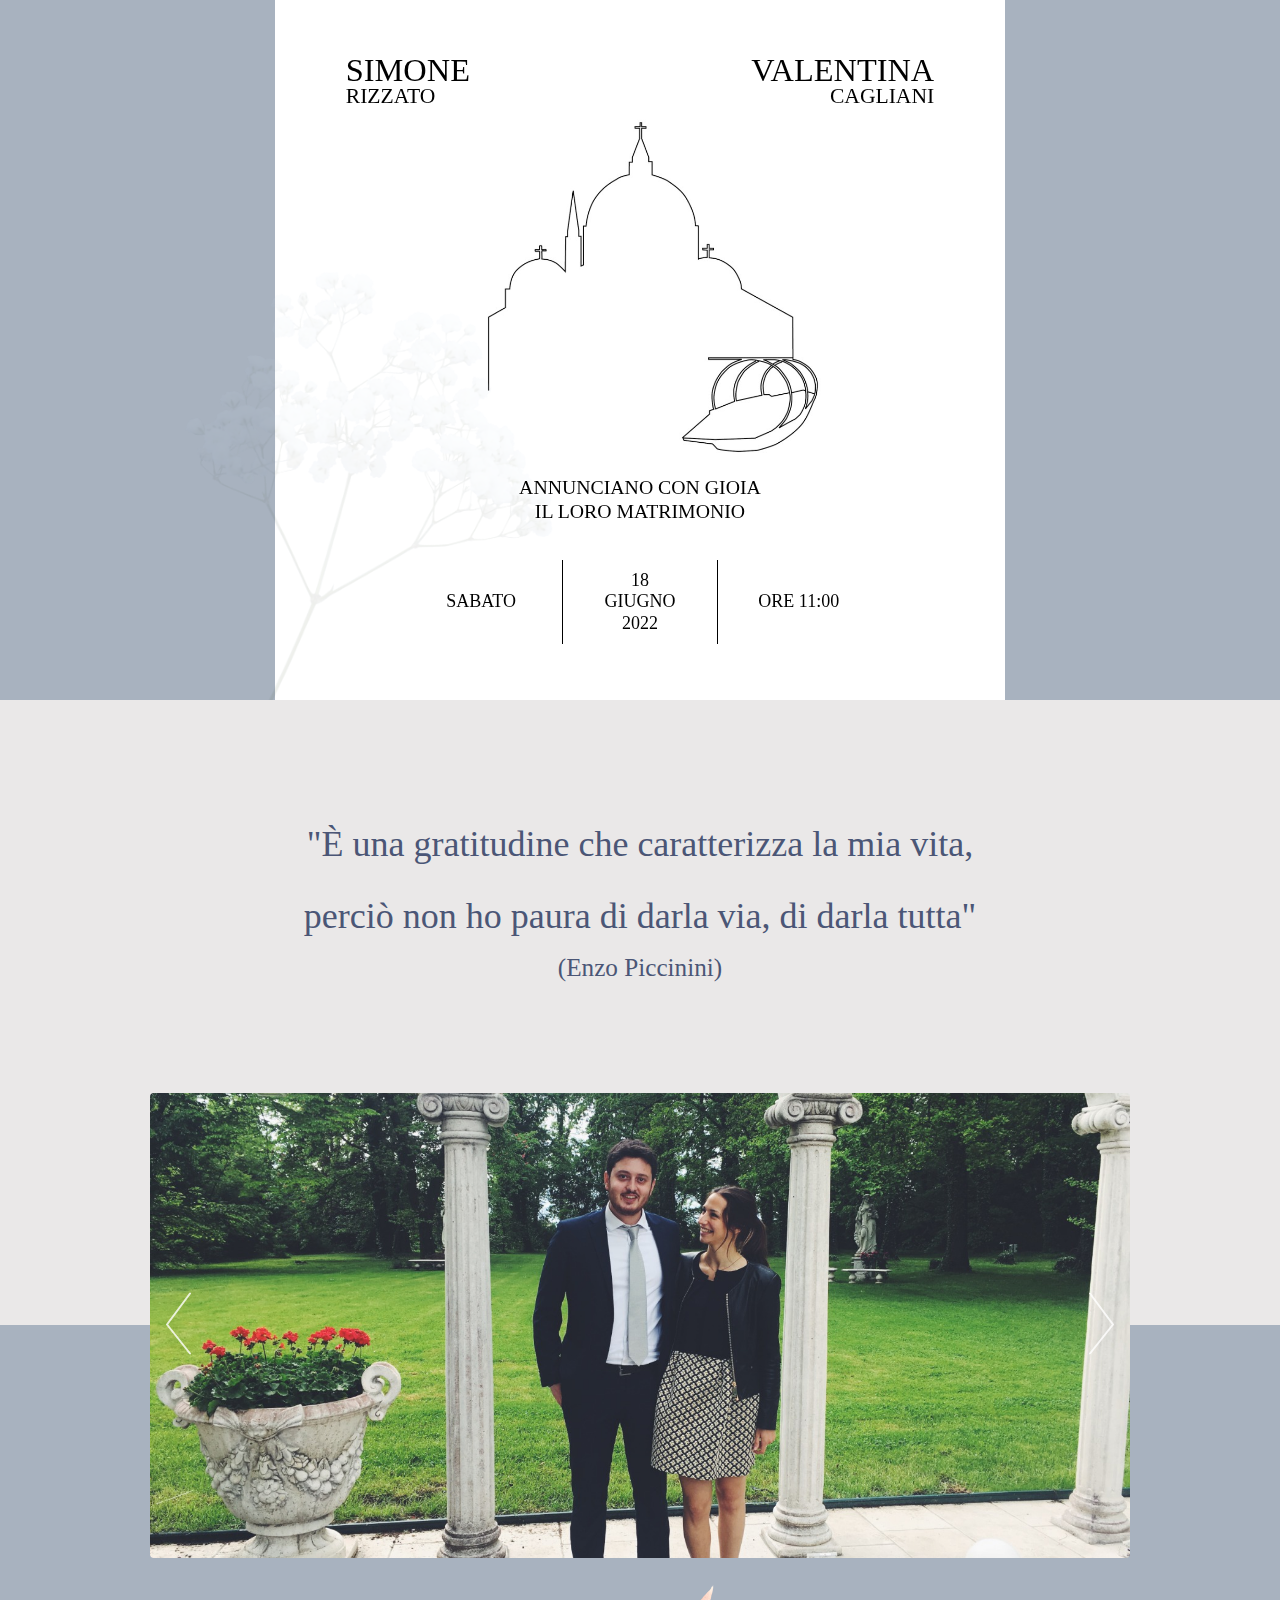
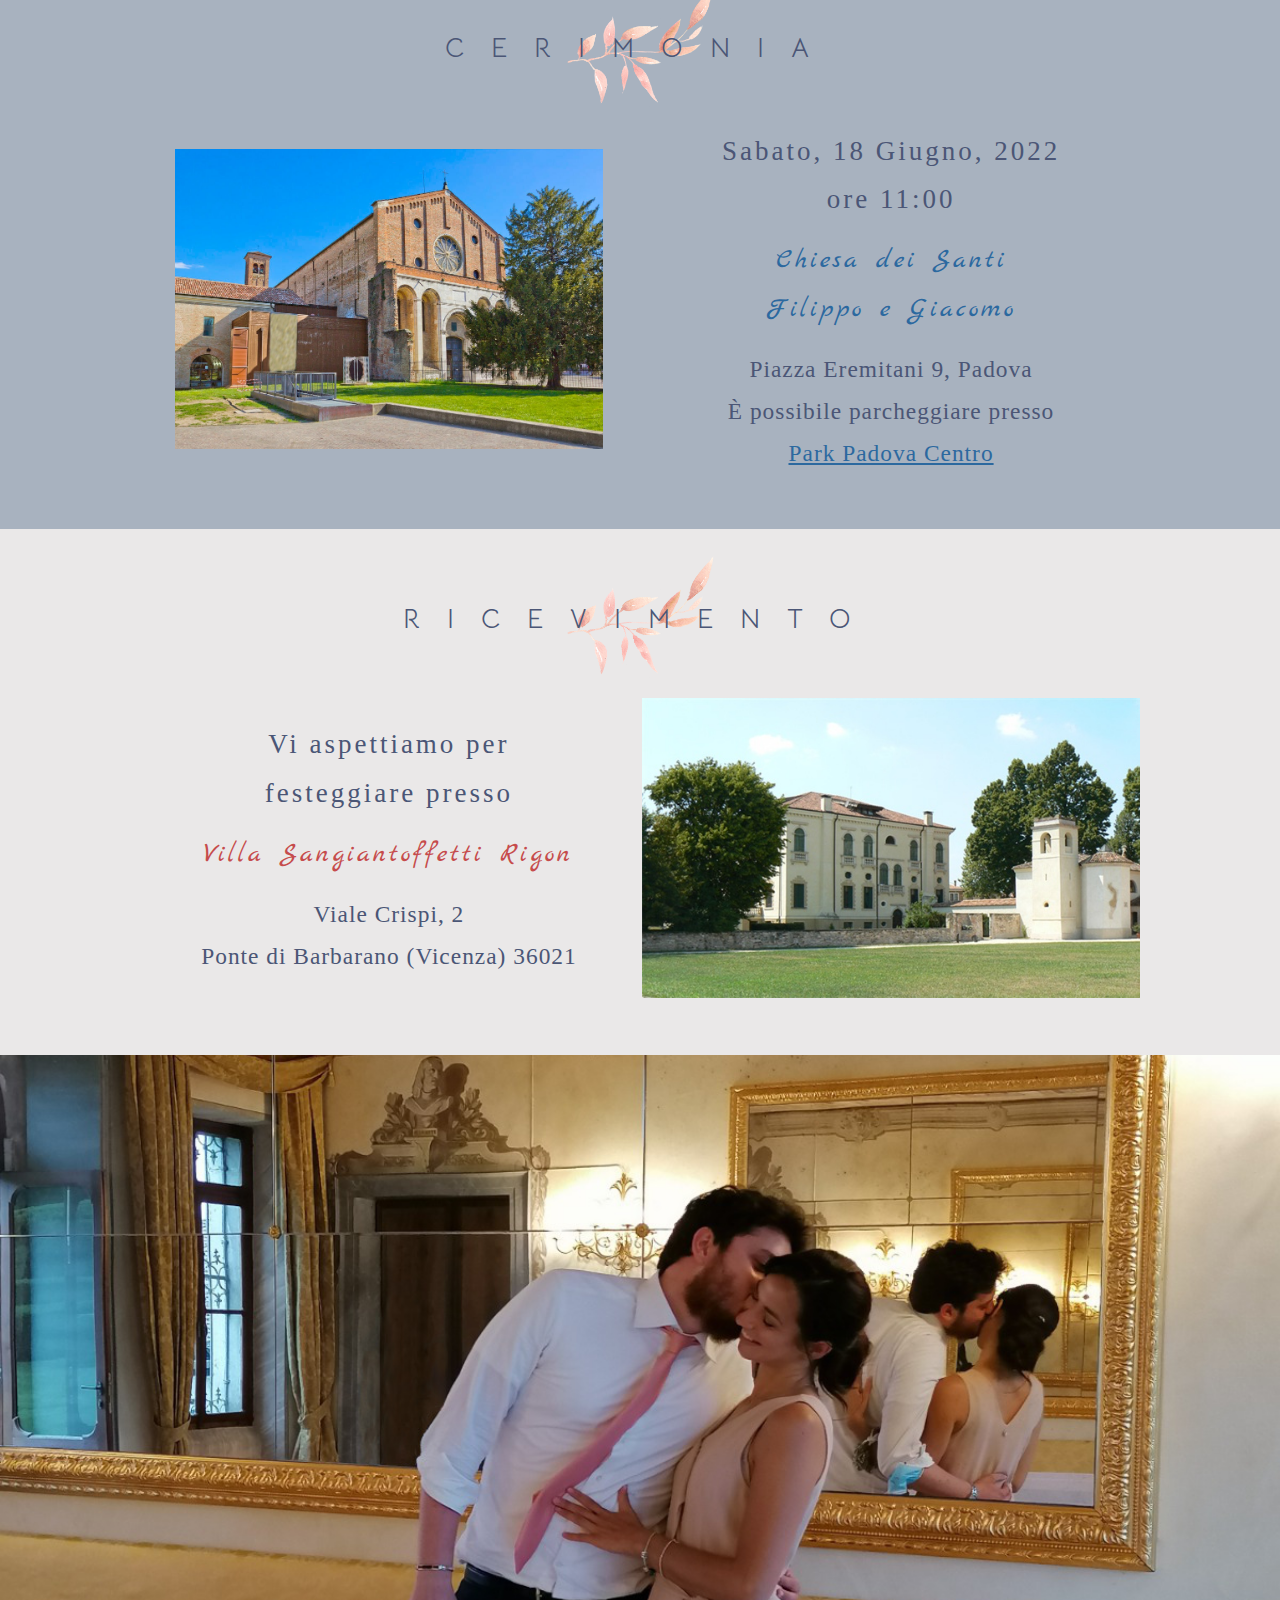
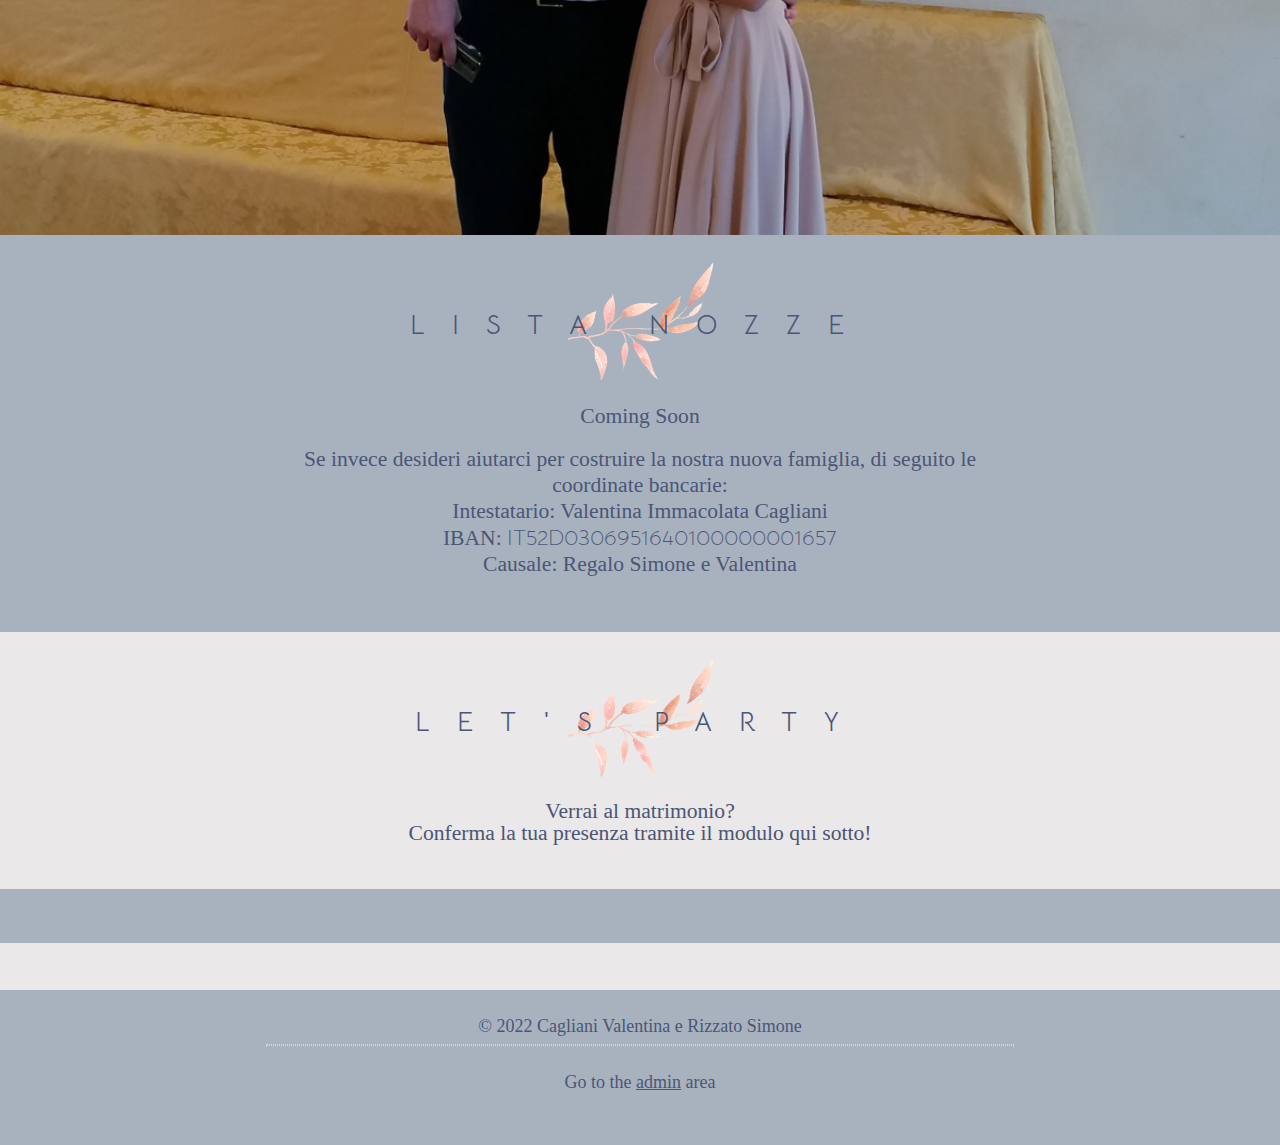
==== commit 903e8b1f: "Anteprima valesimo ver3" ====
--- a/anteprimasimovale/index.html
+++ b/anteprimasimovale/index.html
@@ -36,8 +36,8 @@
   	<input type="checkbox" id="show-menu">
   		<ul id="menu">
   		<li><a class="menulink" href="#copertina">Home</a></li>
-  		<li>			<a class="menulink" href="#acerimonia">Cerimonia</a>		</li>
-  		<li>			<a class="menulink" href="#aricevimento">Ricevimento</a>		</li>
+  		<li><a class="menulink" href="#acerimonia">Cerimonia</a>		</li>
+  		<li><a class="menulink" href="#aricevimento">Ricevimento</a>		</li>
   		<li><a class="menulink" href="#alista">Lista Nozze</a></li>
   		<li><a class="menulink" href="#rsvp">Let's Party</a></li>
   	</ul>
--- a/anteprimasimovale/css/styles.css
+++ b/anteprimasimovale/css/styles.css
@@ -94,7 +94,6 @@
 
 
 /* SEZIONI */
-
 
 
 .mobile-menu {
@@ -205,54 +204,48 @@
     display: none;
 }
 
-/*Show menu when invisible checkbox is checked*/
-/* .mobile-menu input[type=checkbox]:checked ~ #menu{
-    display: block;
-} */
-
-/*Responsive Styles*/
-
-@media screen and (max-width : 1780px){
-  label.showlabel{
-    position: absolute;
-    right: 0;
-  }
-  .mobile-menu .lines {
-    border-bottom: 15px double rgb(75, 86, 118);
-    border-top: 5px solid rgb(75, 86, 118);
-    content:"";
-    height: 5px;
-    width:20px;
-    padding-right:15px;
-    float: right;
-}
-	/*Make dropdown links appear inline*/
-	.mobile-menu ul {
-		position: absolute;
-    top:45px;
-    right: 0;
-    width: 200px;
-		display: none;
-    z-index: 999;
-    border-radius: 4px;
-	}
-	/*Create vertical spacing*/
-	.mobile-menu li {
-    margin: 0;
-		margin-bottom: 1px;
-    border-radius: 4px;
-	}
-	/*Make all menu links full width*/
-	.mobile-menu ul li, .mobile-menu li a {
-    margin: 0;
-		width: 100%;
-    border-radius: 4px;
-	}
-	/*Display 'show menu' link*/
-	.mobile-menu .show-menu {
-		display:block;
-	}
-}
+
+
+label.showlabel{
+  position: absolute;
+  right: 0;
+}
+.mobile-menu .lines {
+  border-bottom: 15px double rgb(75, 86, 118);
+  border-top: 5px solid rgb(75, 86, 118);
+  content:"";
+  height: 5px;
+  width:20px;
+  padding-right:15px;
+  float: right;
+}
+/*Make dropdown links appear inline*/
+.mobile-menu ul {
+	position: absolute;
+  top:45px;
+  right: 0;
+  width: 200px;
+	display: none;
+  z-index: 999;
+  border-radius: 4px;
+}
+/*Create vertical spacing*/
+.mobile-menu li {
+  margin: 0;
+	margin-bottom: 1px;
+  border-radius: 4px;
+}
+/*Make all menu links full width*/
+.mobile-menu ul li, .mobile-menu li a {
+  margin: 0;
+	width: 100%;
+  border-radius: 4px;
+}
+/*Display 'show menu' link*/
+.mobile-menu .show-menu {
+	display:block;
+}
+
 /* HEADER */
 
 div#biglietto{
@@ -535,8 +528,9 @@
 
   }
   div.mainaction a {
-    padding-left: 0;
-    padding-right: 0;
+    border-radius: 0;
+    padding: 1.2em 0;
+    font-size: 1.5em;
     width: 100%;
 
   }
--- a/anteprimasimovale/css/slider.css
+++ b/anteprimasimovale/css/slider.css
@@ -54,7 +54,7 @@
   top: 50%;
   -ms-transform: translateY(-50%);
   transform: translateY(-50%);
-  z-index: 999;
+  z-index: 99;
   display: block;
   width: auto;
   height: auto;
